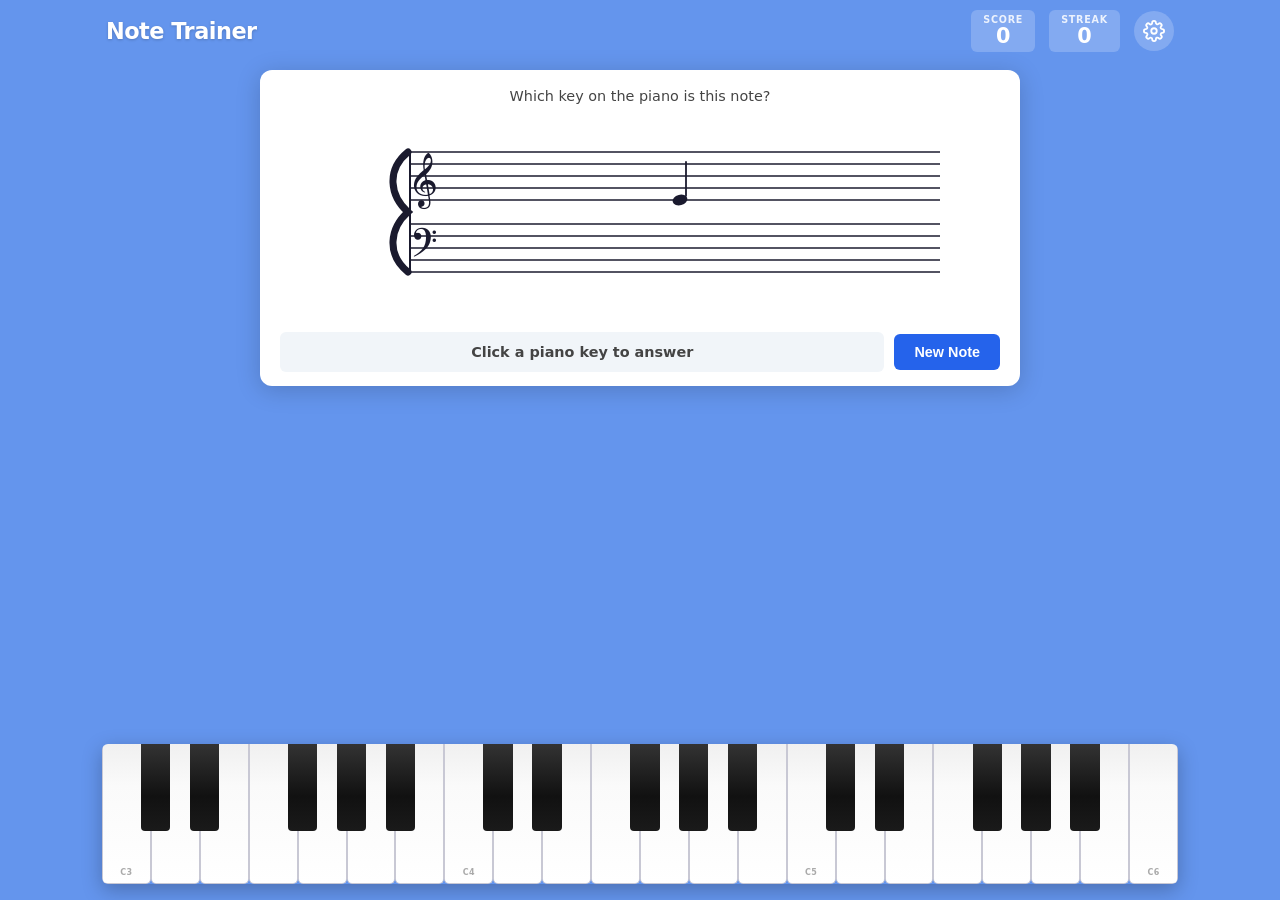
==== music-notation-trainer/index.html @ 68654bf5 "Add music notation trainer web app Interactive web app for learning musical notation and piano key l" ====
<!DOCTYPE html>
<html lang="en">
<head>
  <meta charset="UTF-8" />
  <meta name="viewport" content="width=device-width, initial-scale=1.0" />
  <title>Music Notation Trainer</title>
  <link rel="stylesheet" href="style.css" />
  <style>
    @font-face {
      font-family: 'Bravura';
      src: url('Bravura.woff2') format('woff2');
      font-weight: normal;
      font-style: normal;
      font-display: block;
    }
  </style>
</head>
<body>

  <!-- Settings Modal -->
  <div id="settings-modal" class="modal-overlay hidden">
    <div class="modal-box">
      <div class="modal-header">
        <h2>Settings</h2>
        <button id="close-settings" class="close-btn" aria-label="Close settings">&times;</button>
      </div>
      <div class="modal-body">
        <label class="setting-row">
          <span>Note Range</span>
          <select id="range-select">
            <option value="full">Full Grand Staff (C3–C6)</option>
            <option value="treble">Treble Clef Only (C4–G5)</option>
            <option value="bass">Bass Clef Only (C3–B3)</option>
          </select>
        </label>
        <label class="setting-row">
          <span>Show Note Name Hint</span>
          <input type="checkbox" id="hint-toggle" />
        </label>
        <label class="setting-row">
          <span>Sound Feedback</span>
          <input type="checkbox" id="sound-toggle" checked />
        </label>
      </div>
    </div>
  </div>

  <!-- Main App -->
  <div class="app-container">

    <!-- Header -->
    <header class="app-header">
      <div class="header-left">
        <h1 class="app-title">Note Trainer</h1>
      </div>
      <div class="header-right">
        <div class="score-display">
          <span class="score-label">Score</span>
          <span id="score-value" class="score-number">0</span>
        </div>
        <div class="streak-display">
          <span class="score-label">Streak</span>
          <span id="streak-value" class="score-number">0</span>
        </div>
        <button id="settings-btn" class="icon-btn" aria-label="Open settings">
          <!-- Gear SVG -->
          <svg xmlns="http://www.w3.org/2000/svg" width="22" height="22" viewBox="0 0 24 24" fill="none"
               stroke="currentColor" stroke-width="2" stroke-linecap="round" stroke-linejoin="round">
            <circle cx="12" cy="12" r="3"/>
            <path d="M19.4 15a1.65 1.65 0 0 0 .33 1.82l.06.06a2 2 0 0 1-2.83 2.83l-.06-.06
                     a1.65 1.65 0 0 0-1.82-.33 1.65 1.65 0 0 0-1 1.51V21a2 2 0 0 1-4 0v-.09
                     A1.65 1.65 0 0 0 9 19.4a1.65 1.65 0 0 0-1.82.33l-.06.06a2 2 0 0 1-2.83-2.83
                     l.06-.06A1.65 1.65 0 0 0 4.68 15a1.65 1.65 0 0 0-1.51-1H3a2 2 0 0 1 0-4h.09
                     A1.65 1.65 0 0 0 4.6 9a1.65 1.65 0 0 0-.33-1.82l-.06-.06a2 2 0 0 1 2.83-2.83
                     l.06.06A1.65 1.65 0 0 0 9 4.68a1.65 1.65 0 0 0 1-1.51V3a2 2 0 0 1 4 0v.09
                     a1.65 1.65 0 0 0 1 1.51 1.65 1.65 0 0 0 1.82-.33l.06-.06a2 2 0 0 1 2.83 2.83
                     l-.06.06A1.65 1.65 0 0 0 19.4 9a1.65 1.65 0 0 0 1.51 1H21a2 2 0 0 1 0 4h-.09
                     a1.65 1.65 0 0 0-1.51 1z"/>
          </svg>
        </button>
      </div>
    </header>

    <!-- Staff Card -->
    <main class="staff-section">
      <div class="staff-card">
        <div class="note-question">
          <p class="question-text">Which key on the piano is this note?</p>
          <p id="hint-text" class="hint-text hidden"></p>
        </div>
        <!-- Grand staff SVG rendered by JS -->
        <div id="staff-container" class="staff-container">
          <svg id="grand-staff" xmlns="http://www.w3.org/2000/svg"></svg>
        </div>
        <div class="feedback-row">
          <div id="feedback-box" class="feedback-box neutral">
            <span id="feedback-text">Click a piano key to answer</span>
          </div>
          <button id="reset-btn" class="reset-btn">New Note</button>
        </div>
      </div>
    </main>

    <!-- Piano Keyboard -->
    <section class="keyboard-section" aria-label="Piano keyboard">
      <div id="keyboard" class="keyboard"></div>
    </section>

  </div>

  <script src="theory.js"></script>
  <script src="staff.js"></script>
  <script src="keyboard.js"></script>
  <script src="app.js"></script>
</body>
</html>
---- music-notation-trainer/style.css ----
/* ─────────────────────────────────────────────
   CSS Custom Properties & Reset
───────────────────────────────────────────── */
:root {
  --bg: #6495ed;           /* cornflower blue */
  --bg-dark: #4a78d4;
  --card-bg: #ffffff;
  --card-shadow: 0 4px 24px rgba(0,0,0,0.18);
  --header-bg: rgba(255,255,255,0.15);
  --text-dark: #1a1a2e;
  --text-mid: #444;
  --text-light: #fff;
  --accent: #2563eb;
  --accent-hover: #1d4ed8;
  --correct: #16a34a;
  --correct-bg: #dcfce7;
  --incorrect: #dc2626;
  --incorrect-bg: #fee2e2;
  --neutral-bg: #f1f5f9;
  --staff-line: #1a1a2e;
  --key-white: #fafafa;
  --key-white-hover: #e8eef8;
  --key-white-active: #bfdbfe;
  --key-black: #1a1a2e;
  --key-black-hover: #2d2d50;
  --key-black-active: #3b3bff;
  --key-correct: #16a34a;
  --key-incorrect: #dc2626;
  --radius: 12px;
  --radius-sm: 6px;
  --font: 'Segoe UI', system-ui, -apple-system, sans-serif;
}

*, *::before, *::after { box-sizing: border-box; margin: 0; padding: 0; }

html, body {
  height: 100%;
  font-family: var(--font);
  background: var(--bg);
  color: var(--text-dark);
  overflow-x: hidden;
}

/* ─────────────────────────────────────────────
   App Layout
───────────────────────────────────────────── */
.app-container {
  display: flex;
  flex-direction: column;
  min-height: 100dvh;
  max-width: 1100px;
  margin: 0 auto;
  padding: 0 12px 12px;
}

/* ─────────────────────────────────────────────
   Header
───────────────────────────────────────────── */
.app-header {
  display: flex;
  align-items: center;
  justify-content: space-between;
  padding: 10px 4px;
  flex-shrink: 0;
}

.app-title {
  font-size: 1.4rem;
  font-weight: 800;
  color: var(--text-light);
  letter-spacing: -0.5px;
  text-shadow: 0 1px 3px rgba(0,0,0,0.2);
}

.header-right {
  display: flex;
  align-items: center;
  gap: 14px;
}

.score-display,
.streak-display {
  display: flex;
  flex-direction: column;
  align-items: center;
  background: rgba(255,255,255,0.2);
  border-radius: var(--radius-sm);
  padding: 4px 12px;
  min-width: 54px;
}

.score-label {
  font-size: 0.6rem;
  text-transform: uppercase;
  letter-spacing: 0.08em;
  color: rgba(255,255,255,0.85);
  font-weight: 600;
}

.score-number {
  font-size: 1.3rem;
  font-weight: 800;
  color: #fff;
  line-height: 1.1;
}

.icon-btn {
  background: rgba(255,255,255,0.2);
  border: none;
  border-radius: 50%;
  width: 40px;
  height: 40px;
  display: flex;
  align-items: center;
  justify-content: center;
  cursor: pointer;
  color: #fff;
  transition: background 0.15s;
}
.icon-btn:hover { background: rgba(255,255,255,0.35); }
.icon-btn:active { background: rgba(255,255,255,0.5); }

/* ─────────────────────────────────────────────
   Staff Section
───────────────────────────────────────────── */
.staff-section {
  flex: 1;
  display: flex;
  align-items: flex-start;
  justify-content: center;
  padding: 8px 0;
}

.staff-card {
  background: var(--card-bg);
  border-radius: var(--radius);
  box-shadow: var(--card-shadow);
  padding: 18px 20px 14px;
  width: 100%;
  max-width: 760px;
}

.note-question {
  text-align: center;
  margin-bottom: 8px;
}

.question-text {
  font-size: 0.9rem;
  color: var(--text-mid);
  font-weight: 500;
}

.hint-text {
  font-size: 1rem;
  font-weight: 700;
  color: var(--accent);
  margin-top: 2px;
}

.hidden { display: none !important; }

.staff-container {
  width: 100%;
  display: flex;
  justify-content: center;
}

#grand-staff {
  width: 100%;
  max-width: 680px;
  height: auto;
  display: block;
}

/* Feedback row */
.feedback-row {
  display: flex;
  align-items: center;
  gap: 10px;
  margin-top: 10px;
}

.feedback-box {
  flex: 1;
  padding: 10px 14px;
  border-radius: var(--radius-sm);
  font-weight: 600;
  font-size: 0.9rem;
  text-align: center;
  transition: background 0.2s, color 0.2s;
  min-height: 40px;
  display: flex;
  align-items: center;
  justify-content: center;
}
.feedback-box.neutral  { background: var(--neutral-bg); color: var(--text-mid); }
.feedback-box.correct  { background: var(--correct-bg); color: var(--correct); }
.feedback-box.incorrect { background: var(--incorrect-bg); color: var(--incorrect); }

.reset-btn {
  background: var(--accent);
  color: #fff;
  border: none;
  border-radius: var(--radius-sm);
  padding: 10px 20px;
  font-size: 0.9rem;
  font-weight: 700;
  cursor: pointer;
  white-space: nowrap;
  transition: background 0.15s, transform 0.1s;
  flex-shrink: 0;
}
.reset-btn:hover  { background: var(--accent-hover); }
.reset-btn:active { transform: scale(0.97); }

/* ─────────────────────────────────────────────
   Keyboard Section
───────────────────────────────────────────── */
.keyboard-section {
  flex-shrink: 0;
  padding: 6px 0 4px;
  width: 100%;
}

.keyboard {
  position: relative;
  display: flex;
  width: 100%;
  /* height set by JS based on viewport */
  user-select: none;
  -webkit-user-select: none;
  border-radius: var(--radius-sm);
  overflow: hidden;
  box-shadow: 0 6px 20px rgba(0,0,0,0.25);
}

/* ── White keys ── */
.key-white {
  position: relative;
  flex: 1;
  background: var(--key-white);
  border: 1px solid #c8c8d4;
  border-top: none;
  border-radius: 0 0 5px 5px;
  cursor: pointer;
  display: flex;
  align-items: flex-end;
  justify-content: center;
  padding-bottom: 6px;
  transition: background 0.1s;
  z-index: 1;
  /* Subtle gradient for depth */
  background: linear-gradient(to bottom, #f0f0f0 0%, #fafafa 30%, #fff 100%);
}
.key-white:hover  { background: var(--key-white-hover); }
.key-white:active { background: var(--key-white-active); }

.key-white.correct   { background: var(--key-correct) !important; }
.key-white.incorrect { background: var(--key-incorrect) !important; }

.key-label {
  font-size: 0.5rem;
  font-weight: 700;
  color: #aaa;
  pointer-events: none;
  letter-spacing: 0.05em;
}

/* ── Black keys ── */
.key-black {
  position: absolute;
  background: var(--key-black);
  border-radius: 0 0 4px 4px;
  cursor: pointer;
  z-index: 2;
  transition: background 0.1s;
  /* subtle shine */
  background: linear-gradient(to bottom, #333 0%, #111 60%, #1a1a1a 100%);
}
.key-black:hover  { background: var(--key-black-hover); }
.key-black:active { background: var(--key-black-active); }

.key-black.correct   { background: var(--key-correct) !important; }
.key-black.incorrect { background: var(--key-incorrect) !important; }

/* ─────────────────────────────────────────────
   Settings Modal
───────────────────────────────────────────── */
.modal-overlay {
  position: fixed;
  inset: 0;
  background: rgba(0,0,0,0.45);
  display: flex;
  align-items: center;
  justify-content: center;
  z-index: 100;
  backdrop-filter: blur(3px);
}

.modal-box {
  background: #fff;
  border-radius: var(--radius);
  padding: 0;
  width: min(90vw, 380px);
  box-shadow: 0 20px 60px rgba(0,0,0,0.3);
  overflow: hidden;
  animation: modal-in 0.18s ease-out;
}

@keyframes modal-in {
  from { opacity: 0; transform: scale(0.92) translateY(12px); }
  to   { opacity: 1; transform: scale(1) translateY(0); }
}

.modal-header {
  display: flex;
  align-items: center;
  justify-content: space-between;
  padding: 16px 20px;
  border-bottom: 1px solid #e5e7eb;
  background: var(--bg);
}

.modal-header h2 {
  font-size: 1.1rem;
  font-weight: 700;
  color: #fff;
}

.close-btn {
  background: rgba(255,255,255,0.2);
  border: none;
  color: #fff;
  font-size: 1.3rem;
  width: 30px;
  height: 30px;
  border-radius: 50%;
  cursor: pointer;
  display: flex;
  align-items: center;
  justify-content: center;
  line-height: 1;
  transition: background 0.15s;
}
.close-btn:hover { background: rgba(255,255,255,0.35); }

.modal-body {
  padding: 16px 20px;
  display: flex;
  flex-direction: column;
  gap: 16px;
}

.setting-row {
  display: flex;
  align-items: center;
  justify-content: space-between;
  gap: 12px;
  font-size: 0.9rem;
  font-weight: 500;
  color: var(--text-dark);
  cursor: pointer;
}

.setting-row select {
  padding: 6px 10px;
  border-radius: var(--radius-sm);
  border: 1px solid #d1d5db;
  font-size: 0.85rem;
  background: #f9fafb;
  color: var(--text-dark);
  cursor: pointer;
}

.setting-row input[type="checkbox"] {
  width: 18px;
  height: 18px;
  accent-color: var(--accent);
  cursor: pointer;
}

/* ─────────────────────────────────────────────
   Flash animation on new note
───────────────────────────────────────────── */
@keyframes staff-pop {
  0%   { transform: scale(0.97); opacity: 0.7; }
  100% { transform: scale(1);    opacity: 1; }
}
.staff-pop {
  animation: staff-pop 0.2s ease-out;
}

/* ─────────────────────────────────────────────
   Responsive
───────────────────────────────────────────── */
@media (max-width: 520px) {
  .app-title { font-size: 1.1rem; }
  .score-display, .streak-display { padding: 3px 8px; min-width: 44px; }
  .score-number { font-size: 1.1rem; }
  .staff-card { padding: 12px 10px 10px; }
  .reset-btn { padding: 9px 12px; font-size: 0.82rem; }
  .key-label { display: none; }
}

@media (max-width: 360px) {
  .header-right { gap: 8px; }
}
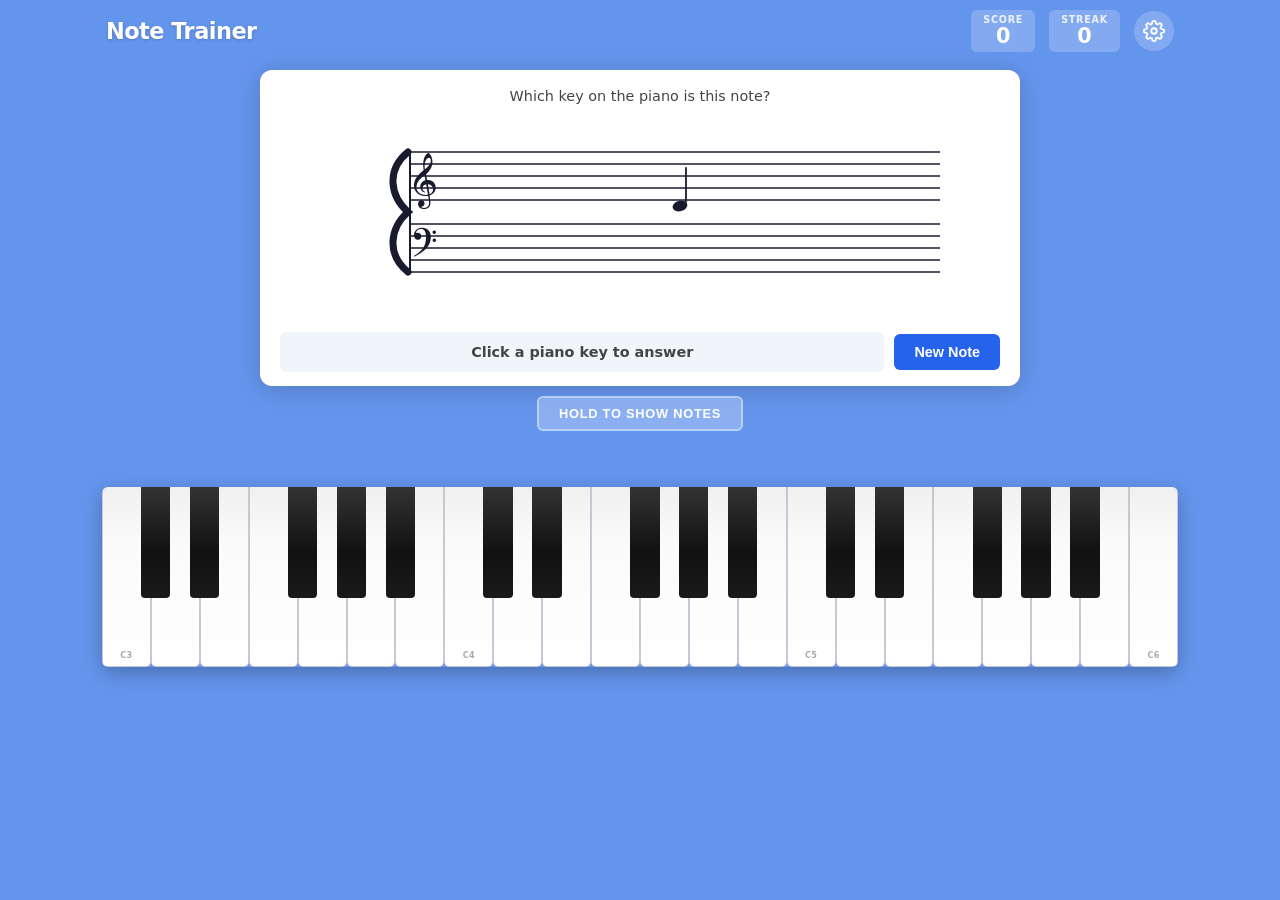
==== commit 34bfa624: "Add hold-to-show reference staff, HTTP port, and layout tweaks - "Hold to Show Notes" button reveals" ====
--- a/music-notation-trainer/index.html
+++ b/music-notation-trainer/index.html
@@ -42,6 +42,13 @@
           <input type="checkbox" id="sound-toggle" checked />
         </label>
       </div>
+    </div>
+  </div>
+
+  <!-- Reference Staff Overlay -->
+  <div id="reference-overlay" class="reference-overlay hidden">
+    <div class="reference-card">
+      <div id="reference-staff"></div>
     </div>
   </div>
 
@@ -101,6 +108,11 @@
       </div>
     </main>
 
+    <!-- Show Notes Button -->
+    <div class="show-notes-row">
+      <button id="show-notes-btn" class="show-notes-btn">Hold to Show Notes</button>
+    </div>
+
     <!-- Piano Keyboard -->
     <section class="keyboard-section" aria-label="Piano keyboard">
       <div id="keyboard" class="keyboard"></div>
--- a/music-notation-trainer/style.css
+++ b/music-notation-trainer/style.css
@@ -124,11 +124,11 @@
    Staff Section
 ───────────────────────────────────────────── */
 .staff-section {
-  flex: 1;
+  flex: 0 0 auto;
   display: flex;
   align-items: flex-start;
   justify-content: center;
-  padding: 8px 0;
+  padding: 8px 0 0;
 }
 
 .staff-card {
@@ -215,11 +215,46 @@
 .reset-btn:active { transform: scale(0.97); }
 
 /* ─────────────────────────────────────────────
+   Show Notes Button
+───────────────────────────────────────────── */
+.show-notes-row {
+  display: flex;
+  justify-content: center;
+  padding: 10px 0 0;
+}
+
+.show-notes-btn {
+  background: rgba(255,255,255,0.25);
+  color: #fff;
+  border: 2px solid rgba(255,255,255,0.4);
+  border-radius: var(--radius-sm);
+  padding: 8px 20px;
+  font-size: 0.8rem;
+  font-weight: 700;
+  cursor: pointer;
+  user-select: none;
+  -webkit-user-select: none;
+  transition: background 0.15s, border-color 0.15s;
+  text-transform: uppercase;
+  letter-spacing: 0.06em;
+}
+.show-notes-btn:hover {
+  background: rgba(255,255,255,0.35);
+  border-color: rgba(255,255,255,0.6);
+}
+.show-notes-btn:active,
+.show-notes-btn.active {
+  background: rgba(255,255,255,0.5);
+  border-color: #fff;
+}
+
+/* ─────────────────────────────────────────────
    Keyboard Section
 ───────────────────────────────────────────── */
 .keyboard-section {
   flex-shrink: 0;
-  padding: 6px 0 4px;
+  margin-top: 50px;
+  padding: 6px 0 0;
   width: 100%;
 }
 
@@ -381,6 +416,29 @@
 }
 
 /* ─────────────────────────────────────────────
+   Reference Staff Overlay
+───────────────────────────────────────────── */
+.reference-overlay {
+  position: fixed;
+  inset: 0;
+  z-index: 90;
+  pointer-events: none;
+}
+
+.reference-card {
+  position: absolute;
+  top: 20px;
+  left: 20px;
+  background: #fff;
+  border-radius: var(--radius);
+  box-shadow: 0 20px 60px rgba(0,0,0,0.35);
+  padding: 20px;
+  width: min(95vw, 900px);
+  pointer-events: auto;
+  animation: modal-in 0.15s ease-out;
+}
+
+/* ─────────────────────────────────────────────
    Flash animation on new note
 ───────────────────────────────────────────── */
 @keyframes staff-pop {
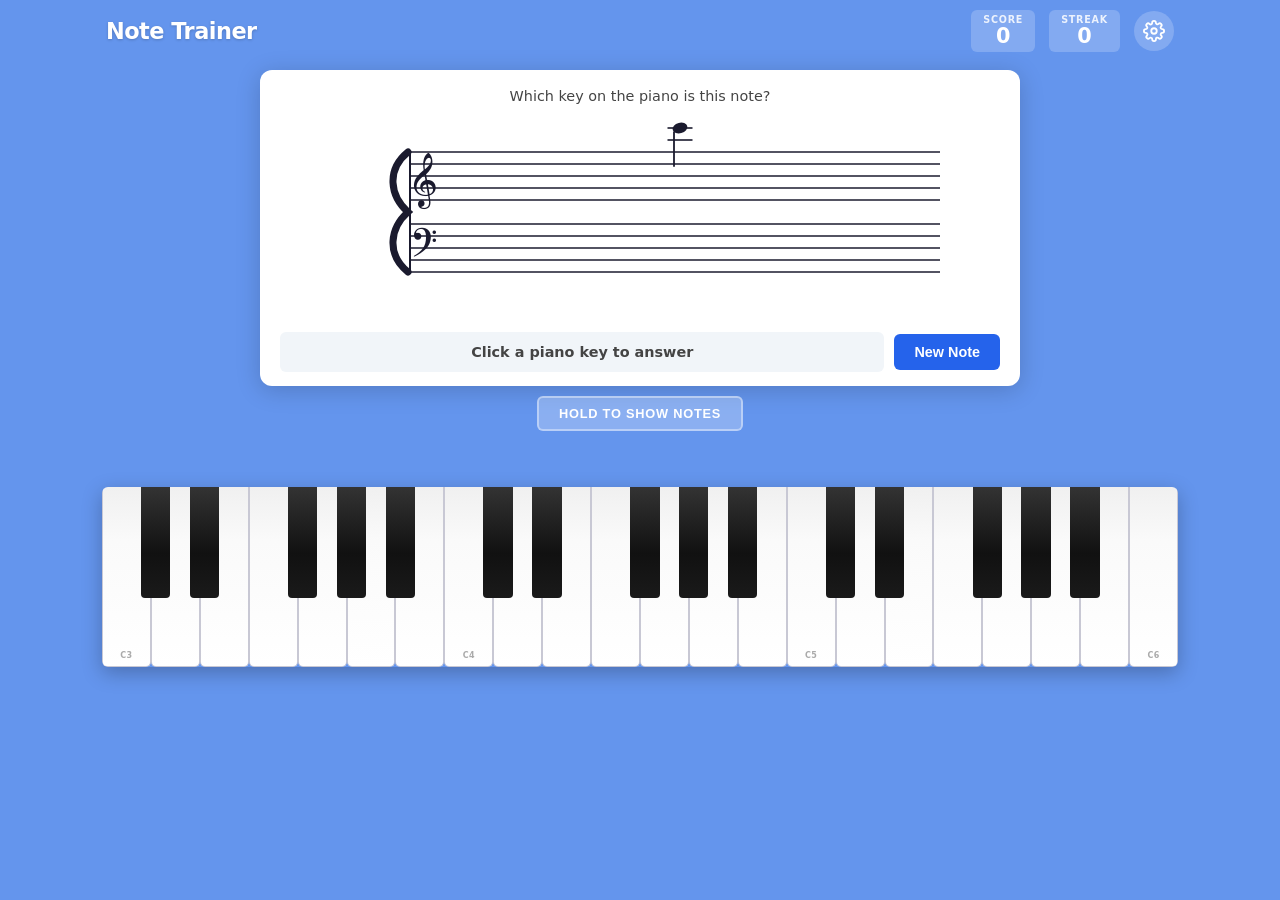
==== commit 9d3e3e77: "Add cache-busting query strings to CSS and JS references Deployed site was serving stale cached asse" ====
--- a/music-notation-trainer/index.html
+++ b/music-notation-trainer/index.html
@@ -4,7 +4,7 @@
   <meta charset="UTF-8" />
   <meta name="viewport" content="width=device-width, initial-scale=1.0" />
   <title>Music Notation Trainer</title>
-  <link rel="stylesheet" href="style.css" />
+  <link rel="stylesheet" href="style.css?v=2" />
   <style>
     @font-face {
       font-family: 'Bravura';
@@ -120,9 +120,9 @@
 
   </div>
 
-  <script src="theory.js"></script>
-  <script src="staff.js"></script>
-  <script src="keyboard.js"></script>
-  <script src="app.js"></script>
+  <script src="theory.js?v=2"></script>
+  <script src="staff.js?v=2"></script>
+  <script src="keyboard.js?v=2"></script>
+  <script src="app.js?v=2"></script>
 </body>
 </html>
